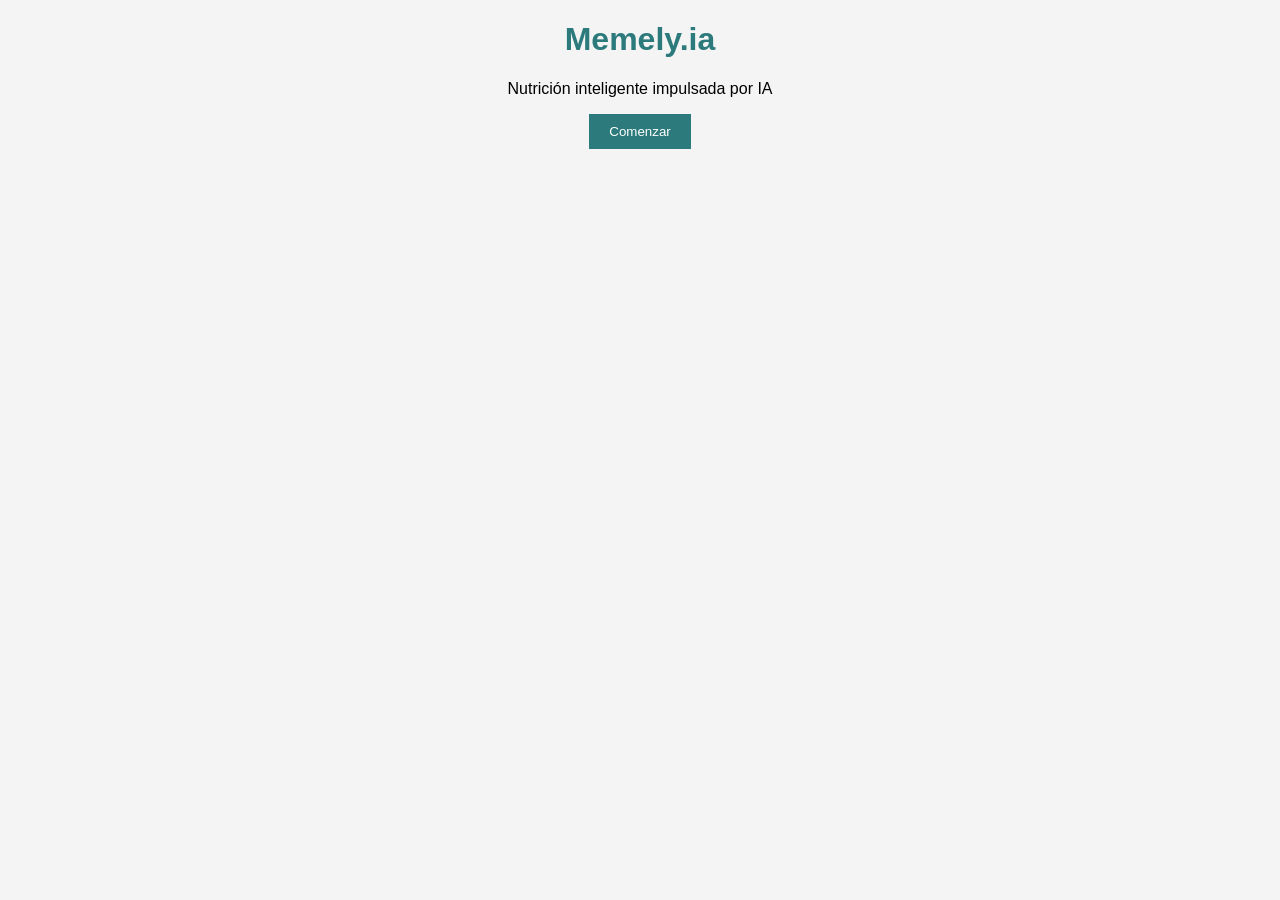
==== index.html @ b75981ef "Memely MVP start" ====
<!DOCTYPE html>
<html>
<head>
<title>Memely.ia</title>
<link rel="stylesheet" href="css/styles.css">
</head>

<body>

<h1>Memely.ia</h1>
<p>Nutrición inteligente impulsada por IA</p>

<a href="registro.html">
<button>Comenzar</button>
</a>

</body>
</html>
---- css/styles.css ----
body{
font-family: Arial;
text-align: center;
background:#f4f4f4;
}

h1{
color:#2c7a7b;
}

button{
padding:10px 20px;
background:#2c7a7b;
color:white;
border:none;
cursor:pointer;
}
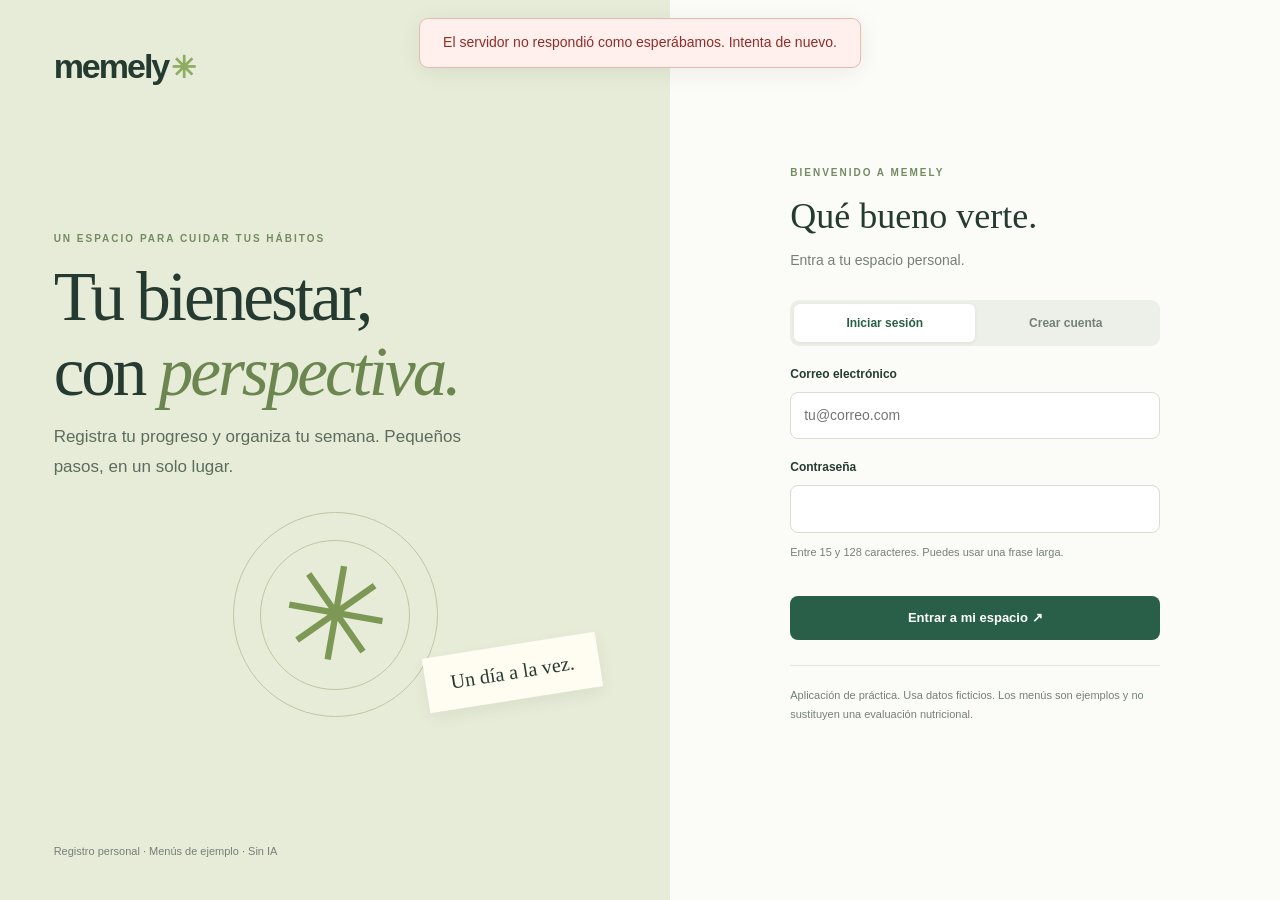
==== commit b8cc8dd1: "Practice with Docker" ====
--- a/index.html
+++ b/index.html
@@ -1,18 +1,40 @@
 <!DOCTYPE html>
-<html>
+<html lang="es">
 <head>
-<title>Memely.ia</title>
-<link rel="stylesheet" href="css/styles.css">
+  <meta charset="utf-8">
+  <meta name="viewport" content="width=device-width, initial-scale=1">
+  <meta name="description" content="Tu espacio para registrar medidas y organizar menús semanales de ejemplo.">
+  <title>Memely · Tu bienestar, con perspectiva</title>
+  <link rel="icon" href="data:,">
+  <link rel="stylesheet" href="/css/styles.css">
+  <script src="/js/app.js" defer></script>
 </head>
-
 <body>
-
-<h1>Memely.ia</h1>
-<p>Nutrición inteligente impulsada por IA</p>
-
-<a href="registro.html">
-<button>Comenzar</button>
-</a>
-
+  <a class="skip-link" href="#main">Saltar al contenido</a>
+  <div id="status" class="status" role="status" aria-live="polite" hidden></div>
+  <section id="loading" class="loading"><span class="brand">memely<span>✳</span></span><p>Preparando tu espacio…</p></section>
+  <section id="welcome" class="welcome" hidden>
+    <div class="welcome-story"><a class="brand" href="/">memely<span>✳</span></a><div><p class="eyebrow">UN ESPACIO PARA CUIDAR TUS HÁBITOS</p><h1>Tu bienestar,<br>con <em>perspectiva.</em></h1><p class="lead">Registra tu progreso y organiza tu semana. Pequeños pasos, en un solo lugar.</p><div class="illustration" aria-hidden="true"><span class="ring ring-one"></span><span class="ring ring-two"></span><span class="illustration-center">✳</span><span class="floating-note">Un día a la vez.</span></div></div><p class="muted">Registro personal · Menús de ejemplo · Sin IA</p></div>
+    <div class="auth-panel"><div class="auth-card"><p class="eyebrow">BIENVENIDO A MEMELY</p><h2 id="auth-title">Qué bueno verte.</h2><p id="auth-description" class="muted">Entra a tu espacio personal.</p><div class="auth-tabs" aria-label="Acceso"><button type="button" data-auth="login" aria-pressed="true">Iniciar sesión</button><button type="button" data-auth="register" aria-pressed="false">Crear cuenta</button></div>
+      <form id="auth-form"><div id="register-name" hidden><label for="auth-name">Tu nombre</label><input id="auth-name" name="nombre" minlength="2" maxlength="100" autocomplete="name"></div><label for="auth-email">Correo electrónico</label><input id="auth-email" type="email" name="email" autocomplete="username" maxlength="254" required placeholder="tu@correo.com"><label for="auth-password">Contraseña</label><input id="auth-password" type="password" name="password" autocomplete="current-password" minlength="15" maxlength="128" required aria-describedby="password-help"><p id="password-help" class="field-help">Entre 15 y 128 caracteres. Puedes usar una frase larga.</p><button type="submit" class="primary full" id="auth-submit">Entrar a mi espacio ↗</button></form>
+      <p class="auth-note">Aplicación de práctica. Usa datos ficticios. Los menús son ejemplos y no sustituyen una evaluación nutricional.</p>
+    </div></div>
+  </section>
+  <div id="application" class="app-shell" hidden>
+    <aside class="sidebar"><a class="brand" href="/">memely<span>✳</span></a><p class="sidebar-caption">TU ESPACIO PERSONAL</p><nav aria-label="Principal"><button type="button" data-view="overview" aria-current="page"><span aria-hidden="true">◫</span> Resumen</button><button type="button" data-view="profile"><span aria-hidden="true">○</span> Mi perfil</button><button type="button" data-view="measurements"><span aria-hidden="true">↗</span> Mis medidas</button><button type="button" data-view="plans"><span aria-hidden="true">▦</span> Menú semanal</button></nav><div class="sidebar-note"><span>✳</span><p>Los hábitos se construyen<br>un día a la vez.</p></div><div class="sidebar-bottom"><span class="avatar" id="avatar">M</span><div><strong id="sidebar-name"></strong><small>Mi cuenta</small></div><button id="logout" type="button" aria-label="Cerrar sesión" title="Cerrar sesión">↪</button></div></aside>
+    <div class="app-content"><header class="topbar"><span id="breadcrumb">Mi espacio / Resumen</span><span class="today" id="today"></span></header>
+      <main id="main" tabindex="-1">
+        <section data-panel="overview"><div class="page-heading"><div><p class="eyebrow">CADA PEQUEÑO PASO CUENTA</p><h1 id="greeting">Hola.</h1><p class="muted">Una mirada a tu semana y a lo que has registrado.</p></div><span class="pill">Tu espacio, a tu ritmo</span></div>
+          <div class="metrics"><article><span class="metric-icon">↗</span><p>Último peso</p><strong id="metric-weight">—</strong><small>Registro personal en kg</small></article><article><span class="metric-icon">↕</span><p>Estatura registrada</p><strong id="metric-height">—</strong><small>Última medición en cm</small></article><article><span class="metric-icon">○</span><p>Edad</p><strong id="metric-age">—</strong><small>Calculada desde tu perfil</small></article><article><span class="metric-icon">▦</span><p>Semanas organizadas</p><strong id="metric-plans">0</strong><small>Planes de ejemplo guardados</small></article></div>
+          <div class="overview-grid"><article class="card next-step"><p class="eyebrow">TU SIGUIENTE PASO</p><h2 id="next-title">Un buen comienzo.</h2><p id="next-description"></p><button class="primary" id="next-action" type="button">Completar perfil ↗</button><span class="decorative" aria-hidden="true">✳</span></article><article class="card"><div class="card-heading"><h2>Tu última semana</h2><span class="pill subtle">MENÚ DE EJEMPLO</span></div><div id="latest-summary" class="summary-empty">Todavía no has creado un menú.</div><button class="text-button" type="button" data-view="plans">Ir a mis menús →</button></article></div>
+          <div class="info-strip"><span aria-hidden="true">ⓘ</span><p>Memely te ayuda a organizar y registrar. No calcula dietas, diagnósticos ni objetivos de peso.</p></div>
+        </section>
+        <section data-panel="profile" hidden><div class="page-heading"><div><p class="eyebrow">TUS DATOS, BIEN ORGANIZADOS</p><h1>Mi perfil</h1><p class="muted">Actualiza tu información y tus preferencias de menú.</p></div></div><div class="form-layout"><article class="card"><form id="profile-form"><div class="form-grid"><div><label for="birth-date">Fecha de nacimiento</label><input id="birth-date" name="fecha_nacimiento" type="date" min="1900-01-01" required></div><div><label for="sex">Sexo registrado <span class="optional">opcional</span></label><select id="sex" name="sexo_registrado"><option value="no_indicado">Prefiero no indicarlo</option><option value="femenino">Femenino</option><option value="masculino">Masculino</option><option value="intersexual">Intersexual</option></select></div><div><label for="activity">Actividad física</label><select id="activity" name="actividad"><option value="baja">Baja</option><option value="media">Media</option><option value="alta">Alta</option></select></div><div><label for="preference">Preferencia de menú</label><select id="preference" name="preferencia"><option value="balanced">Variado</option><option value="vegetarian">Vegetariano</option></select></div></div><p class="field-help">El menú vegetariano incluye huevo y lácteos. Las medidas se registran por separado para conservar su historial.</p><button class="primary" type="submit">Guardar perfil</button></form></article><aside class="card quiet-card"><span class="large-symbol">○</span><h2>Un perfil que evoluciona contigo.</h2><p>Tu edad se calcula a partir de tu fecha de nacimiento. No necesitas actualizarla cada año.</p><p>La fecha de nacimiento y el sexo no se usan para generar recomendaciones médicas.</p></aside></div></section>
+        <section data-panel="measurements" hidden><div class="page-heading"><div><p class="eyebrow">HISTORIAL, SIN JUICIOS</p><h1>Mis medidas</h1><p class="muted">Cada registro conserva su fecha. Los anteriores permanecen en tu historial.</p></div></div><article class="card"><h2>Agregar una medición</h2><form id="measurement-form" class="inline-form"><div><label for="weight">Peso (kg)</label><input id="weight" name="peso_kg" type="number" step="0.01" min="0.01" max="9999.99" placeholder="Ej. 68.50" required></div><div><label for="height">Estatura (cm)</label><input id="height" name="estatura_cm" type="number" step="0.01" min="0.01" max="999.99" placeholder="Ej. 172.00" required></div><button class="primary" type="submit">Guardar medición +</button></form></article><article class="card history-card"><div class="card-heading"><h2>Tu historial</h2><span class="pill subtle" id="measurement-count">0 registros</span></div><div class="table-scroll"><table><caption class="sr-only">Historial de peso y estatura</caption><thead><tr><th>Fecha de registro</th><th>Peso (kg)</th><th>Estatura (cm)</th><th><span class="sr-only">Acciones</span></th></tr></thead><tbody id="measurement-rows"></tbody></table></div><p id="measurement-empty" class="summary-empty">Tu primera medición aparecerá aquí.</p><div class="pagination"><button type="button" id="measure-prev" class="secondary">← Anterior</button><span id="measure-page"></span><button type="button" id="measure-next" class="secondary">Siguiente →</button></div></article></section>
+        <section data-panel="plans" hidden><div class="page-heading"><div><p class="eyebrow">UN POCO DE ORDEN PARA TU SEMANA</p><h1>Menú semanal</h1><p class="muted">Crea ideas de comidas y marca las que hayas realizado.</p></div></div><article class="card"><form id="plan-form" class="inline-form"><div><label for="plan-name">Nombre del plan</label><input id="plan-name" name="nombre" minlength="2" maxlength="100" value="Mi semana" required></div><div><label for="plan-start">Lunes de inicio</label><input id="plan-start" name="fecha_inicio" type="date" required></div><button class="primary" type="submit">Crear menú ↗</button></form><p id="plan-requirement" class="field-help"></p></article><div class="plan-layout"><aside class="card plan-history"><h2>Mis semanas</h2><div id="plan-list"></div><div class="pagination"><button type="button" id="plans-prev" class="secondary" aria-label="Planes anteriores">←</button><span id="plans-page"></span><button type="button" id="plans-next" class="secondary" aria-label="Planes siguientes">→</button></div></aside><div><div id="plan-detail-heading" class="detail-heading"></div><div id="plan-days" class="days"><div class="empty-state"><span>▦</span><h2>Tu semana empieza aquí.</h2><p>Completa tu perfil y crea tu primer menú.</p></div></div></div></div><p class="disclaimer">Menús de ejemplo sin porciones ni evaluación nutricional. No se adaptan a alergias, condiciones de salud, peso o estatura. La opción vegetariana incluye huevo y lácteos.</p></section>
+      </main><footer>Memely · Un día a la vez.<span>PROYECTO DE PRÁCTICA · SIN IA</span></footer>
+    </div>
+  </div>
+  <noscript>Activa JavaScript para usar los formularios de Memely.</noscript>
 </body>
-</html>+</html>
--- a/css/styles.css
+++ b/css/styles.css
@@ -1,17 +1,4 @@
-body{
-font-family: Arial;
-text-align: center;
-background:#f4f4f4;
-}
 
-h1{
-color:#2c7a7b;
-}
-
-button{
-padding:10px 20px;
-background:#2c7a7b;
-color:white;
-border:none;
-cursor:pointer;
-}+:root{--ink:#253b32;--green:#295f48;--lime:#ddecba;--paper:#f5f6f0;--muted:#748078;--line:#e3e7df;--white:#fff;--danger:#9b3733}*{box-sizing:border-box}[hidden]{display:none!important}body{margin:0;font-family:Arial,Helvetica,sans-serif;background:var(--paper);color:var(--ink);font-size:14px;line-height:1.55}button,input,select{font:inherit}button,a,input,select{-webkit-tap-highlight-color:transparent}button{cursor:pointer}button:disabled{opacity:.55;cursor:wait}a{color:inherit;text-decoration:none}button:focus-visible,a:focus-visible,input:focus-visible,select:focus-visible{outline:3px solid #85a65e;outline-offset:3px}input,select{width:100%;border:1px solid #d6ddd2;border-radius:8px;padding:12px 13px;background:#fff;color:var(--ink);min-height:46px}label{display:block;font-size:12px;font-weight:600;margin:19px 0 8px}h1,h2,h3,p{margin-top:0}h1,h2,h3{line-height:1.2}h1,h2{font-family:Georgia,serif;font-weight:400}h1{font-size:43px;letter-spacing:-1.6px;margin-bottom:12px}h2{font-size:24px;margin-bottom:20px}h3{font-size:16px}.muted{color:var(--muted)}.eyebrow{font-size:10px;letter-spacing:2px;font-weight:700;color:#748b61;margin-bottom:14px}.brand{font-size:34px;font-weight:800;letter-spacing:-2px;display:inline-block}.brand span{font-size:30px;color:#8fac63;margin-left:3px}.primary,.secondary{border:0;border-radius:8px;padding:12px 20px;font-weight:600;font-size:13px;min-height:44px}.primary{background:var(--green);color:#fff}.primary:hover{background:#204a39}.secondary{background:#edf1e8;color:var(--ink)}.full{width:100%;margin-top:24px}.text-button{border:0;background:transparent;color:var(--green);padding:10px 0;font-weight:600;font-size:12px}.danger-button{color:var(--danger);border:0;background:transparent;padding:8px;font-size:12px}.field-help,.auth-note{font-size:11px;color:var(--muted);line-height:1.7;margin-top:10px}.status{position:fixed;top:18px;left:50%;transform:translateX(-50%);z-index:10;background:#edf5e7;color:#244431;border:1px solid #c5d5b9;border-radius:9px;padding:13px 23px;box-shadow:0 4px 25px #0001;max-width:calc(100% - 30px);width:max-content;white-space:normal}.status.error{background:#fff0ed;color:#912d27;border-color:#e6b9ad}.skip-link{position:fixed;top:-100px;z-index:20;padding:12px;background:#fff}.skip-link:focus{top:0}.sr-only{position:absolute;width:1px;height:1px;padding:0;margin:-1px;overflow:hidden;clip:rect(0,0,0,0);white-space:nowrap;border:0}.loading{min-height:100vh;display:grid;place-content:center;text-align:center}.loading p{color:var(--muted)}.welcome{min-height:100vh;display:grid;grid-template-columns:1.1fr 1fr}.welcome-story{background:#e7ecd9;padding:40px 8%;display:flex;flex-direction:column;justify-content:space-between;min-height:100vh;overflow:hidden}.welcome-story>div{padding-top:50px}.welcome-story h1{font-size:clamp(45px,5.4vw,76px);line-height:1.08;letter-spacing:-3px}.welcome-story h1 em{color:#6c8650}.lead{font-size:17px;max-width:410px;color:#5c6c5d;line-height:1.8}.welcome-story>.muted{font-size:11px;margin:25px 0 0}.illustration{height:230px;position:relative;display:grid;place-items:center}.ring{position:absolute;border:1px solid #bac9a3;border-radius:50%;width:205px;height:205px}.ring-two{width:150px;height:150px}.illustration-center{font-size:130px;color:#7d9855;line-height:1;transform:rotate(10deg)}.floating-note{position:absolute;right:3%;bottom:30px;background:#fffdf1;padding:12px 25px;font-family:Georgia,serif;font-size:20px;transform:rotate(-9deg);box-shadow:0 6px 15px #35432e12}.auth-panel{display:grid;place-items:center;padding:45px 30px;background:#fbfcf8}.auth-card{width:100%;max-width:370px}.auth-card h2{font-size:36px;margin-bottom:12px}.auth-tabs{display:flex;background:#edf0e8;border-radius:9px;padding:4px;margin:28px 0 10px}.auth-tabs button{width:50%;border:0;background:none;padding:10px;border-radius:6px;color:var(--muted);font-weight:600;font-size:12px}.auth-tabs button[aria-pressed=true]{background:#fff;color:var(--green);box-shadow:0 1px 5px #0001}.auth-note{margin-top:25px;border-top:1px solid var(--line);padding-top:20px}.app-shell{display:grid;grid-template-columns:236px minmax(0,1fr);min-height:100vh}.sidebar{background:#fff;border-right:1px solid var(--line);padding:30px 22px;display:flex;flex-direction:column;position:sticky;top:0;height:100vh}.sidebar .brand{margin:0 14px}.sidebar-caption{font-size:9px;letter-spacing:1.6px;color:#9ca598;margin:49px 14px 18px}.sidebar nav{display:grid;gap:8px}.sidebar nav button{display:flex;gap:13px;align-items:center;border:0;padding:13px 17px;border-radius:8px;text-align:left;color:#7d877f;background:none;font-size:13px}.sidebar nav button span{font-size:20px;line-height:1}.sidebar nav button[aria-current=page]{color:var(--green);background:#edf3e5;font-weight:600}.sidebar-note{margin-top:auto;padding:30px 16px 15px;color:#8a9880;font-size:11px}.sidebar-note>span{font-size:38px;color:#a4b982}.sidebar-bottom{display:flex;align-items:center;gap:10px;border-top:1px solid var(--line);padding-top:20px;margin-top:18px}.avatar{display:grid;place-items:center;width:35px;height:35px;background:#e5edda;border-radius:50%;font-family:Georgia,serif;font-size:17px;flex-shrink:0}.sidebar-bottom>div{min-width:0}.sidebar-bottom strong{font-size:12px;display:block;white-space:nowrap;overflow:hidden;text-overflow:ellipsis;max-width:100px}.sidebar-bottom small{font-size:10px;color:var(--muted)}#logout{margin-left:auto;background:none;border:0;color:var(--muted);font-size:23px}.app-content{min-width:0}.topbar{display:flex;align-items:center;justify-content:space-between;height:83px;border-bottom:1px solid var(--line);padding:0 45px;font-size:11px;color:var(--muted);gap:20px}.today{text-transform:capitalize}main{padding:40px 45px 60px;max-width:1400px;margin:auto;min-height:calc(100vh - 145px)}.page-heading{display:flex;align-items:center;justify-content:space-between;gap:20px;margin-bottom:30px}.page-heading .muted{font-size:13px;margin-bottom:0}.pill{display:inline-flex;background:#e8eedf;color:#6b8056;border-radius:30px;padding:7px 12px;font-size:10px;white-space:nowrap}.subtle{background:#f0f3eb;font-size:9px;letter-spacing:.7px}.metrics{display:grid;grid-template-columns:repeat(4,minmax(0,1fr));gap:17px;margin-bottom:25px}.metrics article{background:#fff;border:1px solid var(--line);border-radius:12px;padding:20px;position:relative}.metric-icon{position:absolute;right:17px;top:18px;color:#8fa877;font-size:20px}.metrics p{font-size:11px;color:var(--muted);margin-bottom:18px;padding-right:18px}.metrics strong{font-family:Georgia,serif;font-size:32px;font-weight:400;display:block;line-height:1}.metrics small{font-size:9px;color:#99a194;display:block;margin-top:14px}.overview-grid{display:grid;grid-template-columns:1fr 1fr;gap:22px}.card{background:#fff;border:1px solid var(--line);border-radius:12px;padding:27px}.card-heading{display:flex;align-items:center;justify-content:space-between;gap:12px;margin-bottom:22px}.card-heading h2{font-size:21px;margin:0}.next-step{background:#e9efdf;position:relative;overflow:hidden;min-height:270px}.next-step h2{font-size:30px;max-width:260px}.next-step>p:not(.eyebrow){font-size:13px;color:#65775c;max-width:270px}.next-step .primary{position:relative;z-index:1;margin-top:12px}.decorative{position:absolute;font-size:150px;right:-20px;bottom:-35px;color:#c7d6b1;line-height:1}.summary-empty{color:var(--muted);font-size:13px;padding:25px 0}.latest-name{font-family:Georgia,serif;font-size:26px;margin:10px 0}.latest-dates{font-size:12px;color:var(--muted)}.progress-track{height:7px;width:100%;border-radius:5px;background:#edf1e6;margin:20px 0 7px;overflow:hidden}.progress-track progress{width:100%;height:7px;display:block;border:none}.progress-track progress::-webkit-progress-bar{background:#edf1e6}.progress-track progress::-webkit-progress-value{background:#92ab69}.progress-track progress::-moz-progress-bar{background:#92ab69}.info-strip{display:flex;align-items:center;gap:12px;color:var(--muted);font-size:11px;border:1px solid var(--line);border-radius:9px;padding:15px 20px;margin-top:25px}.info-strip p{margin:0}.info-strip>span{font-size:19px}.form-layout{display:grid;grid-template-columns:1.6fr 1fr;gap:25px;align-items:start}.form-grid{display:grid;grid-template-columns:1fr 1fr;gap:0 25px}.form-grid label{margin-top:0}.form-grid>div{margin-bottom:25px}.optional{font-weight:400;color:var(--muted);font-size:10px}.quiet-card{background:#ecf0e4;border-color:#e1e7d7}.quiet-card h2{font-size:29px}.quiet-card p{font-size:13px;color:#728066}.large-symbol{font-size:55px;color:#94aa73;display:block;margin-bottom:10px}.inline-form{display:flex;gap:20px;align-items:flex-end}.inline-form>div{flex:1;min-width:0}.inline-form label{margin-top:0}.inline-form button{flex-shrink:0}.history-card{margin-top:25px}.table-scroll{overflow-x:auto}table{width:100%;border-collapse:collapse;text-align:left;white-space:nowrap}th{font-size:10px;letter-spacing:.5px;text-transform:uppercase;color:#8b9586;font-weight:500;padding:12px 10px;background:#f7f9f3}td{padding:16px 10px;border-bottom:1px solid var(--line);font-size:12px}td:last-child{text-align:right}.pagination{display:flex;justify-content:space-between;align-items:center;gap:10px;margin-top:20px;font-size:11px;color:var(--muted)}.pagination .secondary{min-height:32px;padding:7px 11px;font-size:10px}.plan-layout{display:grid;grid-template-columns:215px minmax(0,1fr);gap:22px;margin-top:25px;align-items:start}.plan-history{padding:20px}.plan-history h2{font-size:21px}.plan-choice{width:100%;display:block;text-align:left;padding:12px;border:1px solid transparent;background:none;border-radius:8px;margin:5px 0;color:var(--ink)}.plan-choice strong{display:block;font-size:12px;font-weight:600;overflow-wrap:anywhere}.plan-choice small{display:block;font-size:10px;margin-top:5px;color:var(--muted)}.plan-choice[aria-pressed=true]{border-color:#d7e3c7;background:#f0f5e9}.detail-heading{display:flex;justify-content:space-between;align-items:center;gap:15px;margin:0 0 15px}.detail-heading h2{font-size:23px;margin:0;overflow-wrap:anywhere}.days{display:grid;grid-template-columns:repeat(2,minmax(0,1fr));gap:15px}.day{background:#fff;border:1px solid var(--line);border-radius:10px;padding:20px}.day-heading{display:flex;justify-content:space-between;gap:10px;align-items:baseline;border-bottom:1px solid var(--line);margin-bottom:15px;padding-bottom:10px}.day-heading h3{font-family:Georgia,serif;font-size:22px;font-weight:400;margin:0}.day-heading small{font-size:10px;color:var(--muted)}.meal{display:flex;align-items:flex-start;gap:9px;margin:15px 0}.meal input{width:16px;min-height:16px;height:16px;flex-shrink:0;margin:3px 0;accent-color:var(--green)}.meal-label{margin:0;font-weight:400;cursor:pointer}.meal-label span{display:block;font-size:9px;letter-spacing:1.2px;text-transform:uppercase;color:#8d9d77;margin-bottom:4px}.meal-label strong{font-size:12px;font-weight:400;line-height:1.5;display:block}.meal input:checked+label strong{text-decoration:line-through;color:#95a08d}.empty-state{grid-column:1/-1;border:1px dashed #cbd5bf;border-radius:12px;padding:70px 20px;text-align:center;color:var(--muted)}.empty-state>span{font-size:40px;color:#a4b988}.empty-state h2{color:var(--ink);margin:15px 0;font-size:27px}.empty-state p{font-size:12px}.disclaimer{font-size:11px;color:var(--muted);border-top:1px solid var(--line);padding-top:18px;margin-top:25px}footer{border-top:1px solid var(--line);margin:0 45px;padding:20px 0;display:flex;justify-content:space-between;font-size:10px;color:#929c8c}footer span{font-size:8px;letter-spacing:1.5px}
+@media(min-width:1600px){.app-shell{grid-template-columns:260px minmax(0,1fr)}main{padding-top:55px}}@media(max-width:1100px){.app-shell{grid-template-columns:200px minmax(0,1fr)}.sidebar{padding:25px 12px}main{padding:30px 25px}.topbar{padding-inline:25px}.metrics{gap:10px}.metrics article{padding:16px}.form-layout{grid-template-columns:1fr}.quiet-card{display:none}.overview-grid{grid-template-columns:1fr 1fr}.plan-layout{grid-template-columns:175px minmax(0,1fr)}.days{grid-template-columns:1fr}.inline-form{flex-wrap:wrap}.inline-form>div{flex:1 1 140px}.inline-form button{flex:1 0 auto}.page-heading>.pill{display:none}footer{margin-inline:25px}}@media(max-width:760px){.welcome{grid-template-columns:1fr}.welcome-story{min-height:auto;padding:25px}.welcome-story>div{padding-top:25px}.welcome-story h1{font-size:45px}.welcome-story .illustration,.welcome-story>.muted{display:none}.lead{font-size:14px;max-width:none}.auth-panel{padding:35px 25px}.app-shell{display:block}.sidebar{position:static;height:auto;padding:17px 20px;border-right:0;border-bottom:1px solid var(--line);display:grid;grid-template-columns:1fr auto;gap:18px}.sidebar .brand{font-size:28px;margin:0}.sidebar .brand span{font-size:25px}.sidebar-caption,.sidebar-note{display:none}.sidebar nav{display:flex;grid-column:1/-1;order:3;gap:5px;justify-content:space-between}.sidebar nav button{font-size:10px;padding:9px 10px;gap:5px}.sidebar nav button span{font-size:16px}.sidebar-bottom{margin:0;padding:0;border:0}.sidebar-bottom small{display:none}.sidebar-bottom strong{max-width:110px}.avatar{width:29px;height:29px;font-size:14px}.topbar{height:49px;padding-inline:20px;font-size:10px}main{padding:28px 20px 45px}.page-heading{margin-bottom:23px}h1{font-size:34px}.metrics{grid-template-columns:repeat(2,minmax(0,1fr));gap:12px}.metrics article{padding:18px}.overview-grid{grid-template-columns:1fr}.card{padding:22px}.next-step{min-height:240px}.form-grid{grid-template-columns:1fr}.plan-layout{grid-template-columns:1fr}.plan-history{padding:18px}#plan-list{display:flex;overflow-x:auto;gap:8px}.plan-choice{min-width:150px;width:auto}.plan-history .pagination{margin-top:8px}.days{grid-template-columns:1fr 1fr}.day{padding:15px}.day-heading h3{font-size:20px}.day-heading small{font-size:9px}.card-heading{flex-wrap:wrap}footer{margin-inline:20px;gap:15px;flex-wrap:wrap}.today{font-size:9px}.status{font-size:12px;top:8px}}@media(max-width:430px){.days{grid-template-columns:1fr}.sidebar nav button{padding:9px 6px}.sidebar nav button span{display:none}.sidebar-bottom strong{max-width:85px}.inline-form{gap:14px}.inline-form>div{flex-basis:100%}.metrics strong{font-size:29px}}
+.skip-link:not(:focus){clip-path:inset(50%);width:1px;height:1px;overflow:hidden;padding:0}
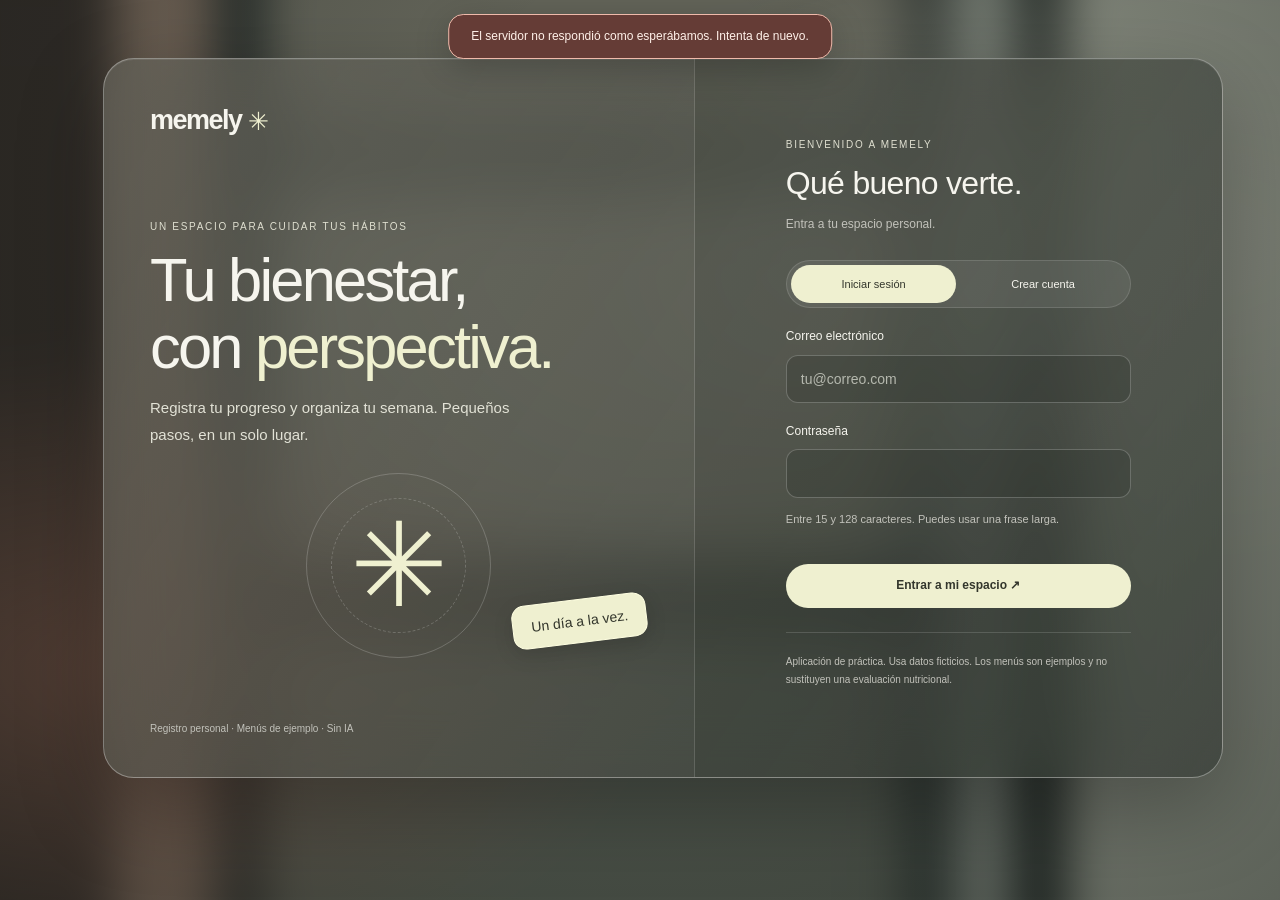
==== commit 2a6a802b: "New update on design" ====
--- a/index.html
+++ b/index.html
@@ -4,7 +4,7 @@
   <meta charset="utf-8">
   <meta name="viewport" content="width=device-width, initial-scale=1">
   <meta name="description" content="Tu espacio para registrar medidas y organizar menús semanales de ejemplo.">
-  <title>Memely · Tu bienestar, con perspectiva</title>
+  <title>Memely · Tu espacio, a tu ritmo</title>
   <link rel="icon" href="data:,">
   <link rel="stylesheet" href="/css/styles.css">
   <script src="/js/app.js" defer></script>
@@ -21,18 +21,55 @@
     </div></div>
   </section>
   <div id="application" class="app-shell" hidden>
-    <aside class="sidebar"><a class="brand" href="/">memely<span>✳</span></a><p class="sidebar-caption">TU ESPACIO PERSONAL</p><nav aria-label="Principal"><button type="button" data-view="overview" aria-current="page"><span aria-hidden="true">◫</span> Resumen</button><button type="button" data-view="profile"><span aria-hidden="true">○</span> Mi perfil</button><button type="button" data-view="measurements"><span aria-hidden="true">↗</span> Mis medidas</button><button type="button" data-view="plans"><span aria-hidden="true">▦</span> Menú semanal</button></nav><div class="sidebar-note"><span>✳</span><p>Los hábitos se construyen<br>un día a la vez.</p></div><div class="sidebar-bottom"><span class="avatar" id="avatar">M</span><div><strong id="sidebar-name"></strong><small>Mi cuenta</small></div><button id="logout" type="button" aria-label="Cerrar sesión" title="Cerrar sesión">↪</button></div></aside>
-    <div class="app-content"><header class="topbar"><span id="breadcrumb">Mi espacio / Resumen</span><span class="today" id="today"></span></header>
+    <aside class="sidebar" aria-label="Accesos rápidos"><nav class="rail-nav" aria-label="Accesos rápidos"><button type="button" data-view="overview" aria-label="Ir a resumen" title="Resumen" aria-current="page"><svg viewBox="0 0 24 24" aria-hidden="true"><rect x="3" y="3" width="7" height="7" rx="2"/><rect x="14" y="3" width="7" height="7" rx="2"/><rect x="3" y="14" width="7" height="7" rx="2"/><rect x="14" y="14" width="7" height="7" rx="2"/></svg></button><button type="button" data-view="profile" aria-label="Ir a perfil" title="Perfil"><svg viewBox="0 0 24 24" aria-hidden="true"><circle cx="12" cy="8" r="4"/><path d="M4 21v-2a8 8 0 0 1 16 0v2"/></svg></button><button type="button" data-view="measurements" aria-label="Ir a medidas" title="Medidas"><svg viewBox="0 0 24 24" aria-hidden="true"><path d="M3 17l6-6 4 3 8-10M15 4h6v6"/><path d="M3 22h18"/></svg></button><button type="button" data-view="plans" aria-label="Ir a menú semanal" title="Menú semanal"><svg viewBox="0 0 24 24" aria-hidden="true"><rect x="3" y="5" width="18" height="16" rx="3"/><path d="M3 10h18M8 2v6M16 2v6M7 14h3M14 14h3M7 18h3"/></svg></button></nav></aside>
+    <div class="app-content"><header class="topbar">
+        <a class="header-identity" href="/" aria-label="Memely, inicio"><span class="brand">memely<span>✳</span></span><span class="brand-caption">UN DÍA A LA VEZ</span></a>
+        <nav class="top-tabs" aria-label="Principal">
+          <button type="button" data-view="overview" aria-current="page">Resumen</button>
+          <button type="button" data-view="profile">Mi perfil</button>
+          <button type="button" data-view="measurements">Mis medidas</button>
+          <button type="button" data-view="plans">Menú semanal</button>
+        </nav>
+        <div class="sidebar-bottom"><span class="avatar" id="avatar">M</span><div><strong id="sidebar-name"></strong><small>Tu espacio personal</small></div><button id="logout" type="button" aria-label="Cerrar sesión" title="Cerrar sesión">↪</button></div>
+      </header>
       <main id="main" tabindex="-1">
-        <section data-panel="overview"><div class="page-heading"><div><p class="eyebrow">CADA PEQUEÑO PASO CUENTA</p><h1 id="greeting">Hola.</h1><p class="muted">Una mirada a tu semana y a lo que has registrado.</p></div><span class="pill">Tu espacio, a tu ritmo</span></div>
-          <div class="metrics"><article><span class="metric-icon">↗</span><p>Último peso</p><strong id="metric-weight">—</strong><small>Registro personal en kg</small></article><article><span class="metric-icon">↕</span><p>Estatura registrada</p><strong id="metric-height">—</strong><small>Última medición en cm</small></article><article><span class="metric-icon">○</span><p>Edad</p><strong id="metric-age">—</strong><small>Calculada desde tu perfil</small></article><article><span class="metric-icon">▦</span><p>Semanas organizadas</p><strong id="metric-plans">0</strong><small>Planes de ejemplo guardados</small></article></div>
-          <div class="overview-grid"><article class="card next-step"><p class="eyebrow">TU SIGUIENTE PASO</p><h2 id="next-title">Un buen comienzo.</h2><p id="next-description"></p><button class="primary" id="next-action" type="button">Completar perfil ↗</button><span class="decorative" aria-hidden="true">✳</span></article><article class="card"><div class="card-heading"><h2>Tu última semana</h2><span class="pill subtle">MENÚ DE EJEMPLO</span></div><div id="latest-summary" class="summary-empty">Todavía no has creado un menú.</div><button class="text-button" type="button" data-view="plans">Ir a mis menús →</button></article></div>
-          <div class="info-strip"><span aria-hidden="true">ⓘ</span><p>Memely te ayuda a organizar y registrar. No calcula dietas, diagnósticos ni objetivos de peso.</p></div>
+        <div class="workspace-meta"><span id="breadcrumb">Mi espacio / Resumen</span><span class="today"><span class="live-dot" aria-hidden="true"></span><span id="today"></span></span></div>
+        <section data-panel="overview">
+          <div class="overview-top">
+            <div class="page-heading"><div><p class="eyebrow">BIENESTAR CON PERSPECTIVA</p><h1 id="greeting">Hola.</h1><p class="muted">Un espacio para ti.<br>Una semana a tu ritmo.</p></div></div>
+            <div class="metrics">
+              <article><span class="metric-icon" aria-hidden="true">↗</span><p>Último peso</p><strong id="metric-weight">—</strong><small>Kilogramos registrados</small></article>
+              <article><span class="metric-icon" aria-hidden="true">↕</span><p>Estatura</p><strong id="metric-height">—</strong><small>Centímetros registrados</small></article>
+              <article><span class="metric-icon" aria-hidden="true">○</span><p>Edad</p><strong id="metric-age">—</strong><small>Años, desde tu perfil</small></article>
+              <article><span class="metric-icon" aria-hidden="true">▦</span><p>Mis semanas</p><strong id="metric-plans">0</strong><small>Menús de ejemplo</small></article>
+            </div>
+          </div>
+          <div class="overview-grid">
+            <article class="card weekly-card">
+              <div class="card-heading"><div><p class="eyebrow">PEQUEÑOS HÁBITOS, CADA DÍA</p><h2>Una semana,<br>más tuya.</h2></div><span class="round-mark" aria-hidden="true">✳</span></div>
+              <div class="week-focus">
+                <div class="completion-ring">
+                  <svg id="week-ring-chart" viewBox="0 0 128 128" role="img" aria-label="Seguimiento semanal: sin menú">
+                    <circle class="ring-track" cx="64" cy="64" r="53"/>
+                    <circle id="week-ring-fill" class="ring-fill" cx="64" cy="64" r="53" pathLength="100" stroke-dasharray="0 100" stroke-opacity="0"/>
+                  </svg>
+                  <div class="ring-value" aria-hidden="true"><strong id="week-percent">—</strong><span>de tu menú</span></div>
+                </div>
+                <div><h3 id="week-focus-title">Tu próxima semana.</h3><p id="week-focus-description">Organiza tus comidas y consulta tu seguimiento en un solo lugar.</p></div>
+              </div>
+              <div id="week-strip" class="week-strip" aria-label="Seguimiento por día"></div>
+              <p id="week-caption" class="week-caption">Crea un menú para empezar tu seguimiento.</p>
+              <button class="text-button" type="button" data-view="plans">Explorar mi semana ↗</button>
+            </article>
+            <article class="card next-step"><p class="eyebrow">TU SIGUIENTE PASO</p><h2 id="next-title">Un buen comienzo.</h2><p id="next-description"></p><button class="primary" id="next-action" type="button">Completar perfil ↗</button><span class="decorative" aria-hidden="true">✳</span></article>
+            <article class="card latest-card"><div class="card-heading"><h2>Tu último menú</h2><span class="pill subtle">GUARDADO PARA TI</span></div><div id="latest-summary" class="summary-empty">Todavía no has creado un menú.</div><button class="text-button" type="button" data-view="plans">Ver mis menús →</button></article>
+          </div>
+          <div class="info-strip"><span aria-hidden="true">ⓘ</span><p>Tu registro personal y tus ideas de comidas, en un mismo lugar. Los menús son ejemplos, no dietas personalizadas.</p></div>
         </section>
         <section data-panel="profile" hidden><div class="page-heading"><div><p class="eyebrow">TUS DATOS, BIEN ORGANIZADOS</p><h1>Mi perfil</h1><p class="muted">Actualiza tu información y tus preferencias de menú.</p></div></div><div class="form-layout"><article class="card"><form id="profile-form"><div class="form-grid"><div><label for="birth-date">Fecha de nacimiento</label><input id="birth-date" name="fecha_nacimiento" type="date" min="1900-01-01" required></div><div><label for="sex">Sexo registrado <span class="optional">opcional</span></label><select id="sex" name="sexo_registrado"><option value="no_indicado">Prefiero no indicarlo</option><option value="femenino">Femenino</option><option value="masculino">Masculino</option><option value="intersexual">Intersexual</option></select></div><div><label for="activity">Actividad física</label><select id="activity" name="actividad"><option value="baja">Baja</option><option value="media">Media</option><option value="alta">Alta</option></select></div><div><label for="preference">Preferencia de menú</label><select id="preference" name="preferencia"><option value="balanced">Variado</option><option value="vegetarian">Vegetariano</option></select></div></div><p class="field-help">El menú vegetariano incluye huevo y lácteos. Las medidas se registran por separado para conservar su historial.</p><button class="primary" type="submit">Guardar perfil</button></form></article><aside class="card quiet-card"><span class="large-symbol">○</span><h2>Un perfil que evoluciona contigo.</h2><p>Tu edad se calcula a partir de tu fecha de nacimiento. No necesitas actualizarla cada año.</p><p>La fecha de nacimiento y el sexo no se usan para generar recomendaciones médicas.</p></aside></div></section>
         <section data-panel="measurements" hidden><div class="page-heading"><div><p class="eyebrow">HISTORIAL, SIN JUICIOS</p><h1>Mis medidas</h1><p class="muted">Cada registro conserva su fecha. Los anteriores permanecen en tu historial.</p></div></div><article class="card"><h2>Agregar una medición</h2><form id="measurement-form" class="inline-form"><div><label for="weight">Peso (kg)</label><input id="weight" name="peso_kg" type="number" step="0.01" min="0.01" max="9999.99" placeholder="Ej. 68.50" required></div><div><label for="height">Estatura (cm)</label><input id="height" name="estatura_cm" type="number" step="0.01" min="0.01" max="999.99" placeholder="Ej. 172.00" required></div><button class="primary" type="submit">Guardar medición +</button></form></article><article class="card history-card"><div class="card-heading"><h2>Tu historial</h2><span class="pill subtle" id="measurement-count">0 registros</span></div><div class="table-scroll"><table><caption class="sr-only">Historial de peso y estatura</caption><thead><tr><th>Fecha de registro</th><th>Peso (kg)</th><th>Estatura (cm)</th><th><span class="sr-only">Acciones</span></th></tr></thead><tbody id="measurement-rows"></tbody></table></div><p id="measurement-empty" class="summary-empty">Tu primera medición aparecerá aquí.</p><div class="pagination"><button type="button" id="measure-prev" class="secondary">← Anterior</button><span id="measure-page"></span><button type="button" id="measure-next" class="secondary">Siguiente →</button></div></article></section>
         <section data-panel="plans" hidden><div class="page-heading"><div><p class="eyebrow">UN POCO DE ORDEN PARA TU SEMANA</p><h1>Menú semanal</h1><p class="muted">Crea ideas de comidas y marca las que hayas realizado.</p></div></div><article class="card"><form id="plan-form" class="inline-form"><div><label for="plan-name">Nombre del plan</label><input id="plan-name" name="nombre" minlength="2" maxlength="100" value="Mi semana" required></div><div><label for="plan-start">Lunes de inicio</label><input id="plan-start" name="fecha_inicio" type="date" required></div><button class="primary" type="submit">Crear menú ↗</button></form><p id="plan-requirement" class="field-help"></p></article><div class="plan-layout"><aside class="card plan-history"><h2>Mis semanas</h2><div id="plan-list"></div><div class="pagination"><button type="button" id="plans-prev" class="secondary" aria-label="Planes anteriores">←</button><span id="plans-page"></span><button type="button" id="plans-next" class="secondary" aria-label="Planes siguientes">→</button></div></aside><div><div id="plan-detail-heading" class="detail-heading"></div><div id="plan-days" class="days"><div class="empty-state"><span>▦</span><h2>Tu semana empieza aquí.</h2><p>Completa tu perfil y crea tu primer menú.</p></div></div></div></div><p class="disclaimer">Menús de ejemplo sin porciones ni evaluación nutricional. No se adaptan a alergias, condiciones de salud, peso o estatura. La opción vegetariana incluye huevo y lácteos.</p></section>
-      </main><footer>Memely · Un día a la vez.<span>PROYECTO DE PRÁCTICA · SIN IA</span></footer>
+      </main><footer>Memely · Un día a la vez.<span>MEMELY · TU ESPACIO PERSONAL</span></footer>
     </div>
   </div>
   <noscript>Activa JavaScript para usar los formularios de Memely.</noscript>
--- a/css/styles.css
+++ b/css/styles.css
@@ -1,4 +1,417 @@
-
-:root{--ink:#253b32;--green:#295f48;--lime:#ddecba;--paper:#f5f6f0;--muted:#748078;--line:#e3e7df;--white:#fff;--danger:#9b3733}*{box-sizing:border-box}[hidden]{display:none!important}body{margin:0;font-family:Arial,Helvetica,sans-serif;background:var(--paper);color:var(--ink);font-size:14px;line-height:1.55}button,input,select{font:inherit}button,a,input,select{-webkit-tap-highlight-color:transparent}button{cursor:pointer}button:disabled{opacity:.55;cursor:wait}a{color:inherit;text-decoration:none}button:focus-visible,a:focus-visible,input:focus-visible,select:focus-visible{outline:3px solid #85a65e;outline-offset:3px}input,select{width:100%;border:1px solid #d6ddd2;border-radius:8px;padding:12px 13px;background:#fff;color:var(--ink);min-height:46px}label{display:block;font-size:12px;font-weight:600;margin:19px 0 8px}h1,h2,h3,p{margin-top:0}h1,h2,h3{line-height:1.2}h1,h2{font-family:Georgia,serif;font-weight:400}h1{font-size:43px;letter-spacing:-1.6px;margin-bottom:12px}h2{font-size:24px;margin-bottom:20px}h3{font-size:16px}.muted{color:var(--muted)}.eyebrow{font-size:10px;letter-spacing:2px;font-weight:700;color:#748b61;margin-bottom:14px}.brand{font-size:34px;font-weight:800;letter-spacing:-2px;display:inline-block}.brand span{font-size:30px;color:#8fac63;margin-left:3px}.primary,.secondary{border:0;border-radius:8px;padding:12px 20px;font-weight:600;font-size:13px;min-height:44px}.primary{background:var(--green);color:#fff}.primary:hover{background:#204a39}.secondary{background:#edf1e8;color:var(--ink)}.full{width:100%;margin-top:24px}.text-button{border:0;background:transparent;color:var(--green);padding:10px 0;font-weight:600;font-size:12px}.danger-button{color:var(--danger);border:0;background:transparent;padding:8px;font-size:12px}.field-help,.auth-note{font-size:11px;color:var(--muted);line-height:1.7;margin-top:10px}.status{position:fixed;top:18px;left:50%;transform:translateX(-50%);z-index:10;background:#edf5e7;color:#244431;border:1px solid #c5d5b9;border-radius:9px;padding:13px 23px;box-shadow:0 4px 25px #0001;max-width:calc(100% - 30px);width:max-content;white-space:normal}.status.error{background:#fff0ed;color:#912d27;border-color:#e6b9ad}.skip-link{position:fixed;top:-100px;z-index:20;padding:12px;background:#fff}.skip-link:focus{top:0}.sr-only{position:absolute;width:1px;height:1px;padding:0;margin:-1px;overflow:hidden;clip:rect(0,0,0,0);white-space:nowrap;border:0}.loading{min-height:100vh;display:grid;place-content:center;text-align:center}.loading p{color:var(--muted)}.welcome{min-height:100vh;display:grid;grid-template-columns:1.1fr 1fr}.welcome-story{background:#e7ecd9;padding:40px 8%;display:flex;flex-direction:column;justify-content:space-between;min-height:100vh;overflow:hidden}.welcome-story>div{padding-top:50px}.welcome-story h1{font-size:clamp(45px,5.4vw,76px);line-height:1.08;letter-spacing:-3px}.welcome-story h1 em{color:#6c8650}.lead{font-size:17px;max-width:410px;color:#5c6c5d;line-height:1.8}.welcome-story>.muted{font-size:11px;margin:25px 0 0}.illustration{height:230px;position:relative;display:grid;place-items:center}.ring{position:absolute;border:1px solid #bac9a3;border-radius:50%;width:205px;height:205px}.ring-two{width:150px;height:150px}.illustration-center{font-size:130px;color:#7d9855;line-height:1;transform:rotate(10deg)}.floating-note{position:absolute;right:3%;bottom:30px;background:#fffdf1;padding:12px 25px;font-family:Georgia,serif;font-size:20px;transform:rotate(-9deg);box-shadow:0 6px 15px #35432e12}.auth-panel{display:grid;place-items:center;padding:45px 30px;background:#fbfcf8}.auth-card{width:100%;max-width:370px}.auth-card h2{font-size:36px;margin-bottom:12px}.auth-tabs{display:flex;background:#edf0e8;border-radius:9px;padding:4px;margin:28px 0 10px}.auth-tabs button{width:50%;border:0;background:none;padding:10px;border-radius:6px;color:var(--muted);font-weight:600;font-size:12px}.auth-tabs button[aria-pressed=true]{background:#fff;color:var(--green);box-shadow:0 1px 5px #0001}.auth-note{margin-top:25px;border-top:1px solid var(--line);padding-top:20px}.app-shell{display:grid;grid-template-columns:236px minmax(0,1fr);min-height:100vh}.sidebar{background:#fff;border-right:1px solid var(--line);padding:30px 22px;display:flex;flex-direction:column;position:sticky;top:0;height:100vh}.sidebar .brand{margin:0 14px}.sidebar-caption{font-size:9px;letter-spacing:1.6px;color:#9ca598;margin:49px 14px 18px}.sidebar nav{display:grid;gap:8px}.sidebar nav button{display:flex;gap:13px;align-items:center;border:0;padding:13px 17px;border-radius:8px;text-align:left;color:#7d877f;background:none;font-size:13px}.sidebar nav button span{font-size:20px;line-height:1}.sidebar nav button[aria-current=page]{color:var(--green);background:#edf3e5;font-weight:600}.sidebar-note{margin-top:auto;padding:30px 16px 15px;color:#8a9880;font-size:11px}.sidebar-note>span{font-size:38px;color:#a4b982}.sidebar-bottom{display:flex;align-items:center;gap:10px;border-top:1px solid var(--line);padding-top:20px;margin-top:18px}.avatar{display:grid;place-items:center;width:35px;height:35px;background:#e5edda;border-radius:50%;font-family:Georgia,serif;font-size:17px;flex-shrink:0}.sidebar-bottom>div{min-width:0}.sidebar-bottom strong{font-size:12px;display:block;white-space:nowrap;overflow:hidden;text-overflow:ellipsis;max-width:100px}.sidebar-bottom small{font-size:10px;color:var(--muted)}#logout{margin-left:auto;background:none;border:0;color:var(--muted);font-size:23px}.app-content{min-width:0}.topbar{display:flex;align-items:center;justify-content:space-between;height:83px;border-bottom:1px solid var(--line);padding:0 45px;font-size:11px;color:var(--muted);gap:20px}.today{text-transform:capitalize}main{padding:40px 45px 60px;max-width:1400px;margin:auto;min-height:calc(100vh - 145px)}.page-heading{display:flex;align-items:center;justify-content:space-between;gap:20px;margin-bottom:30px}.page-heading .muted{font-size:13px;margin-bottom:0}.pill{display:inline-flex;background:#e8eedf;color:#6b8056;border-radius:30px;padding:7px 12px;font-size:10px;white-space:nowrap}.subtle{background:#f0f3eb;font-size:9px;letter-spacing:.7px}.metrics{display:grid;grid-template-columns:repeat(4,minmax(0,1fr));gap:17px;margin-bottom:25px}.metrics article{background:#fff;border:1px solid var(--line);border-radius:12px;padding:20px;position:relative}.metric-icon{position:absolute;right:17px;top:18px;color:#8fa877;font-size:20px}.metrics p{font-size:11px;color:var(--muted);margin-bottom:18px;padding-right:18px}.metrics strong{font-family:Georgia,serif;font-size:32px;font-weight:400;display:block;line-height:1}.metrics small{font-size:9px;color:#99a194;display:block;margin-top:14px}.overview-grid{display:grid;grid-template-columns:1fr 1fr;gap:22px}.card{background:#fff;border:1px solid var(--line);border-radius:12px;padding:27px}.card-heading{display:flex;align-items:center;justify-content:space-between;gap:12px;margin-bottom:22px}.card-heading h2{font-size:21px;margin:0}.next-step{background:#e9efdf;position:relative;overflow:hidden;min-height:270px}.next-step h2{font-size:30px;max-width:260px}.next-step>p:not(.eyebrow){font-size:13px;color:#65775c;max-width:270px}.next-step .primary{position:relative;z-index:1;margin-top:12px}.decorative{position:absolute;font-size:150px;right:-20px;bottom:-35px;color:#c7d6b1;line-height:1}.summary-empty{color:var(--muted);font-size:13px;padding:25px 0}.latest-name{font-family:Georgia,serif;font-size:26px;margin:10px 0}.latest-dates{font-size:12px;color:var(--muted)}.progress-track{height:7px;width:100%;border-radius:5px;background:#edf1e6;margin:20px 0 7px;overflow:hidden}.progress-track progress{width:100%;height:7px;display:block;border:none}.progress-track progress::-webkit-progress-bar{background:#edf1e6}.progress-track progress::-webkit-progress-value{background:#92ab69}.progress-track progress::-moz-progress-bar{background:#92ab69}.info-strip{display:flex;align-items:center;gap:12px;color:var(--muted);font-size:11px;border:1px solid var(--line);border-radius:9px;padding:15px 20px;margin-top:25px}.info-strip p{margin:0}.info-strip>span{font-size:19px}.form-layout{display:grid;grid-template-columns:1.6fr 1fr;gap:25px;align-items:start}.form-grid{display:grid;grid-template-columns:1fr 1fr;gap:0 25px}.form-grid label{margin-top:0}.form-grid>div{margin-bottom:25px}.optional{font-weight:400;color:var(--muted);font-size:10px}.quiet-card{background:#ecf0e4;border-color:#e1e7d7}.quiet-card h2{font-size:29px}.quiet-card p{font-size:13px;color:#728066}.large-symbol{font-size:55px;color:#94aa73;display:block;margin-bottom:10px}.inline-form{display:flex;gap:20px;align-items:flex-end}.inline-form>div{flex:1;min-width:0}.inline-form label{margin-top:0}.inline-form button{flex-shrink:0}.history-card{margin-top:25px}.table-scroll{overflow-x:auto}table{width:100%;border-collapse:collapse;text-align:left;white-space:nowrap}th{font-size:10px;letter-spacing:.5px;text-transform:uppercase;color:#8b9586;font-weight:500;padding:12px 10px;background:#f7f9f3}td{padding:16px 10px;border-bottom:1px solid var(--line);font-size:12px}td:last-child{text-align:right}.pagination{display:flex;justify-content:space-between;align-items:center;gap:10px;margin-top:20px;font-size:11px;color:var(--muted)}.pagination .secondary{min-height:32px;padding:7px 11px;font-size:10px}.plan-layout{display:grid;grid-template-columns:215px minmax(0,1fr);gap:22px;margin-top:25px;align-items:start}.plan-history{padding:20px}.plan-history h2{font-size:21px}.plan-choice{width:100%;display:block;text-align:left;padding:12px;border:1px solid transparent;background:none;border-radius:8px;margin:5px 0;color:var(--ink)}.plan-choice strong{display:block;font-size:12px;font-weight:600;overflow-wrap:anywhere}.plan-choice small{display:block;font-size:10px;margin-top:5px;color:var(--muted)}.plan-choice[aria-pressed=true]{border-color:#d7e3c7;background:#f0f5e9}.detail-heading{display:flex;justify-content:space-between;align-items:center;gap:15px;margin:0 0 15px}.detail-heading h2{font-size:23px;margin:0;overflow-wrap:anywhere}.days{display:grid;grid-template-columns:repeat(2,minmax(0,1fr));gap:15px}.day{background:#fff;border:1px solid var(--line);border-radius:10px;padding:20px}.day-heading{display:flex;justify-content:space-between;gap:10px;align-items:baseline;border-bottom:1px solid var(--line);margin-bottom:15px;padding-bottom:10px}.day-heading h3{font-family:Georgia,serif;font-size:22px;font-weight:400;margin:0}.day-heading small{font-size:10px;color:var(--muted)}.meal{display:flex;align-items:flex-start;gap:9px;margin:15px 0}.meal input{width:16px;min-height:16px;height:16px;flex-shrink:0;margin:3px 0;accent-color:var(--green)}.meal-label{margin:0;font-weight:400;cursor:pointer}.meal-label span{display:block;font-size:9px;letter-spacing:1.2px;text-transform:uppercase;color:#8d9d77;margin-bottom:4px}.meal-label strong{font-size:12px;font-weight:400;line-height:1.5;display:block}.meal input:checked+label strong{text-decoration:line-through;color:#95a08d}.empty-state{grid-column:1/-1;border:1px dashed #cbd5bf;border-radius:12px;padding:70px 20px;text-align:center;color:var(--muted)}.empty-state>span{font-size:40px;color:#a4b988}.empty-state h2{color:var(--ink);margin:15px 0;font-size:27px}.empty-state p{font-size:12px}.disclaimer{font-size:11px;color:var(--muted);border-top:1px solid var(--line);padding-top:18px;margin-top:25px}footer{border-top:1px solid var(--line);margin:0 45px;padding:20px 0;display:flex;justify-content:space-between;font-size:10px;color:#929c8c}footer span{font-size:8px;letter-spacing:1.5px}
-@media(min-width:1600px){.app-shell{grid-template-columns:260px minmax(0,1fr)}main{padding-top:55px}}@media(max-width:1100px){.app-shell{grid-template-columns:200px minmax(0,1fr)}.sidebar{padding:25px 12px}main{padding:30px 25px}.topbar{padding-inline:25px}.metrics{gap:10px}.metrics article{padding:16px}.form-layout{grid-template-columns:1fr}.quiet-card{display:none}.overview-grid{grid-template-columns:1fr 1fr}.plan-layout{grid-template-columns:175px minmax(0,1fr)}.days{grid-template-columns:1fr}.inline-form{flex-wrap:wrap}.inline-form>div{flex:1 1 140px}.inline-form button{flex:1 0 auto}.page-heading>.pill{display:none}footer{margin-inline:25px}}@media(max-width:760px){.welcome{grid-template-columns:1fr}.welcome-story{min-height:auto;padding:25px}.welcome-story>div{padding-top:25px}.welcome-story h1{font-size:45px}.welcome-story .illustration,.welcome-story>.muted{display:none}.lead{font-size:14px;max-width:none}.auth-panel{padding:35px 25px}.app-shell{display:block}.sidebar{position:static;height:auto;padding:17px 20px;border-right:0;border-bottom:1px solid var(--line);display:grid;grid-template-columns:1fr auto;gap:18px}.sidebar .brand{font-size:28px;margin:0}.sidebar .brand span{font-size:25px}.sidebar-caption,.sidebar-note{display:none}.sidebar nav{display:flex;grid-column:1/-1;order:3;gap:5px;justify-content:space-between}.sidebar nav button{font-size:10px;padding:9px 10px;gap:5px}.sidebar nav button span{font-size:16px}.sidebar-bottom{margin:0;padding:0;border:0}.sidebar-bottom small{display:none}.sidebar-bottom strong{max-width:110px}.avatar{width:29px;height:29px;font-size:14px}.topbar{height:49px;padding-inline:20px;font-size:10px}main{padding:28px 20px 45px}.page-heading{margin-bottom:23px}h1{font-size:34px}.metrics{grid-template-columns:repeat(2,minmax(0,1fr));gap:12px}.metrics article{padding:18px}.overview-grid{grid-template-columns:1fr}.card{padding:22px}.next-step{min-height:240px}.form-grid{grid-template-columns:1fr}.plan-layout{grid-template-columns:1fr}.plan-history{padding:18px}#plan-list{display:flex;overflow-x:auto;gap:8px}.plan-choice{min-width:150px;width:auto}.plan-history .pagination{margin-top:8px}.days{grid-template-columns:1fr 1fr}.day{padding:15px}.day-heading h3{font-size:20px}.day-heading small{font-size:9px}.card-heading{flex-wrap:wrap}footer{margin-inline:20px;gap:15px;flex-wrap:wrap}.today{font-size:9px}.status{font-size:12px;top:8px}}@media(max-width:430px){.days{grid-template-columns:1fr}.sidebar nav button{padding:9px 6px}.sidebar nav button span{display:none}.sidebar-bottom strong{max-width:85px}.inline-form{gap:14px}.inline-form>div{flex-basis:100%}.metrics strong{font-size:29px}}
-.skip-link:not(:focus){clip-path:inset(50%);width:1px;height:1px;overflow:hidden;padding:0}
+/* Memely 1.1 — smoked glass, warm neutrals and a quiet cream accent. */
+:root {
+  color-scheme: dark;
+  --ink: #f6f5ee;
+  --muted: #c2c2bb;
+  --green: #f4f5d8;
+  --lime: #eff0d0;
+  --paper: #343531;
+  --line: #ffffff24;
+  --white: #ffffff0d;
+  --danger: #ffb9af;
+  --cream-ink: #33362c;
+  --glass: #555650a8;
+}
+
+* { box-sizing: border-box; }
+[hidden] { display: none !important; }
+html { min-height: 100%; scroll-behavior: smooth; }
+body {
+  margin: 0;
+  min-width: 320px;
+  min-height: 100vh;
+  padding: 58px 54px 42px 100px;
+  color: var(--ink);
+  background: #393b36;
+  font: 14px/1.6 "Segoe UI", Arial, sans-serif;
+  isolation: isolate;
+}
+
+/* An atmospheric, code-native backdrop: no external images or tracking requests. */
+body::before {
+  content: "";
+  position: fixed;
+  z-index: -2;
+  inset: -35px;
+  background:
+    linear-gradient(180deg, #18191635, #10131135),
+    radial-gradient(ellipse at 12% 72%, #aa715c99 0, transparent 32%),
+    radial-gradient(ellipse at 88% 30%, #bcc0b1a6 0, transparent 33%),
+    linear-gradient(90deg, #38312c 0 12%, #8c7a6a 13% 19%, #323935 20% 23%, transparent 24% 68%, #202a2999 69% 72%, #939c91 73% 76%, #28302c 77% 80%, #aab0a1 81% 100%),
+    linear-gradient(180deg, #77786b 0 19%, #3e4540 20% 23%, #8a8b7d 24% 61%, #242a25 62% 67%, #646c60 68% 100%);
+  filter: blur(22px);
+  transform: scale(1.04);
+  pointer-events: none;
+}
+body::after {
+  content: "";
+  position: fixed;
+  inset: 0;
+  z-index: -1;
+  background: radial-gradient(ellipse at 50% 20%, transparent 20%, #15191661 100%);
+  pointer-events: none;
+}
+
+button, input, select { font: inherit; }
+button, a, input, select { -webkit-tap-highlight-color: transparent; }
+button { cursor: pointer; }
+button:disabled { opacity: .45; cursor: not-allowed; }
+a { color: inherit; text-decoration: none; }
+button, a { touch-action: manipulation; }
+button { transition: background .18s ease, border-color .18s ease, transform .18s ease; }
+button:hover:not(:disabled) { transform: translateY(-1px); }
+:is(button, a, input, select):focus-visible { outline: 2px solid #f4f5d8; outline-offset: 4px; }
+h1, h2, h3, p { margin-top: 0; }
+h1, h2, h3 { line-height: 1.18; overflow-wrap: anywhere; }
+h1 { font-size: clamp(32px, 3.1vw, 46px); font-weight: 500; letter-spacing: -1.8px; margin-bottom: 14px; }
+h2 { font-size: 24px; font-weight: 500; letter-spacing: -.7px; margin-bottom: 18px; }
+h3 { font-weight: 500; }
+.muted { color: var(--muted); }
+.eyebrow { font-size: 10px; font-weight: 500; letter-spacing: 1.7px; color: #dfdfd0; margin-bottom: 12px; }
+.brand { display: inline-flex; align-items: center; gap: 6px; font-size: 27px; font-weight: 600; letter-spacing: -1.5px; }
+.brand span { color: var(--lime); font-size: 25px; font-weight: 400; }
+.brand-caption { display: block; font-size: 9px; letter-spacing: 2.4px; color: var(--muted); margin-top: 1px; }
+.primary, .secondary {
+  min-height: 43px;
+  padding: 11px 19px;
+  border: 1px solid transparent;
+  border-radius: 999px;
+  font-size: 12px;
+  font-weight: 600;
+}
+.primary { background: var(--lime); color: var(--cream-ink); }
+.primary:hover:not(:disabled) { background: #fffde9; }
+.secondary { background: #ffffff0a; color: var(--ink); border-color: var(--line); }
+.secondary:hover:not(:disabled) { background: #ffffff19; }
+.full { width: 100%; margin-top: 24px; }
+.text-button { border: 0; background: none; color: var(--lime); padding: 10px 0; font-size: 12px; font-weight: 500; }
+.danger-button { color: var(--danger); border: 1px solid #ffb9af30; border-radius: 99px; background: none; padding: 7px 12px; font-size: 11px; }
+.field-help, .auth-note { color: var(--muted); font-size: 11px; line-height: 1.8; margin-top: 12px; }
+.optional { color: var(--muted); font-size: 10px; font-weight: 400; }
+label { display: block; font-size: 12px; font-weight: 500; margin: 19px 0 8px; }
+input, select {
+  width: 100%;
+  min-height: 46px;
+  padding: 12px 14px;
+  border: 1px solid #ffffff38;
+  border-radius: 12px;
+  background: #1c211d33;
+  color: var(--ink);
+}
+input::placeholder { color: #b5b8ae; }
+input:focus, select:focus { border-color: var(--lime); }
+select option { background: #3b4039; color: var(--ink); }
+
+.status { position: fixed; top: 14px; left: 50%; transform: translateX(-50%); z-index: 30; width: max-content; max-width: calc(100% - 28px); padding: 12px 22px; border-radius: 15px; background: var(--lime); color: var(--cream-ink); box-shadow: 0 8px 35px #0003; font-size: 12px; }
+.status.error { background: #653c36; color: #fff1e9; border: 1px solid #efbaab; }
+.skip-link { position: fixed; top: 8px; left: 8px; z-index: 40; background: var(--lime); color: var(--cream-ink); padding: 10px 18px; border-radius: 10px; }
+.skip-link:not(:focus), .sr-only { position: absolute; width: 1px; height: 1px; padding: 0; margin: -1px; overflow: hidden; clip-path: inset(50%); white-space: nowrap; }
+.loading { display: grid; min-height: calc(100vh - 100px); place-content: center; text-align: center; }
+.loading p { margin-top: 18px; color: var(--muted); }
+
+/* Shared glass frame. A solid tinted surface remains usable without blur support. */
+.app-content, .welcome {
+  background: linear-gradient(125deg, #66655ca6, #343b358f);
+  border: 1px solid #ffffff55;
+  border-radius: 31px;
+  box-shadow: 0 30px 85px #0004, inset 0 1px 0 #ffffff17;
+  -webkit-backdrop-filter: blur(30px);
+  backdrop-filter: blur(30px);
+}
+.app-shell { max-width: 1320px; margin: 0 auto; position: relative; }
+.app-content { min-width: 0; overflow: hidden; }
+
+/* Compact floating rail; the primary navigation lives in the top bar. */
+.sidebar { position: absolute; left: -72px; top: 180px; width: 48px; padding: 9px 5px; border: 1px solid #ffffff3d; border-radius: 99px; background: #b5b8a52e; box-shadow: 0 10px 30px #0002; backdrop-filter: blur(18px); }
+.rail-nav { display: grid; gap: 7px; }
+.rail-nav button { display: grid; place-items: center; width: 36px; height: 38px; border: 1px solid transparent; background: transparent; color: #f6f7ec; border-radius: 50%; font-size: 20px; }
+.rail-nav button[aria-current=page] { background: #f8f8de26; border-color: #ffffff59; }
+.rail-nav svg { width: 17px; height: 17px; fill: none; stroke: currentColor; stroke-width: 1.5; }
+.topbar { min-height: 100px; display: flex; align-items: center; justify-content: space-between; gap: 24px; padding: 22px 31px; }
+.header-identity { flex: 0 0 auto; }
+.top-tabs { display: flex; align-items: center; gap: 4px; padding: 4px; border: 1px solid #ffffff24; background: #ffffff17; border-radius: 99px; }
+.top-tabs button { border: 0; background: none; border-radius: 99px; padding: 10px 19px; min-height: 38px; white-space: nowrap; color: var(--ink); font-size: 11px; }
+.top-tabs button[aria-current=page] { background: var(--lime); color: var(--cream-ink); }
+.sidebar-bottom { display: flex; align-items: center; gap: 9px; min-width: 0; }
+.avatar { width: 35px; height: 35px; display: grid; place-items: center; flex-shrink: 0; background: var(--lime); border-radius: 50%; color: var(--cream-ink); font-size: 15px; }
+.sidebar-bottom strong { display: block; font-size: 11px; font-weight: 500; max-width: 100px; white-space: nowrap; overflow: hidden; text-overflow: ellipsis; }
+.sidebar-bottom small { display: block; font-size: 9px; color: var(--muted); }
+#logout { display: grid; place-items: center; border: 1px solid #ffffff55; border-radius: 50%; width: 32px; height: 32px; background: #ffffff12; color: var(--ink); font-size: 19px; margin-left: 3px; }
+main { padding: 14px 31px 29px; min-height: 620px; }
+main:focus { outline: none; }
+.workspace-meta { display: flex; align-items: center; justify-content: space-between; gap: 15px; padding: 0 0 24px; color: #d0d2c6; font-size: 10px; }
+.today { text-transform: capitalize; }
+.live-dot { display: inline-block; background: var(--lime); width: 5px; height: 5px; border-radius: 50%; margin-right: 7px; vertical-align: middle; }
+.page-heading { display: flex; align-items: center; justify-content: space-between; gap: 20px; margin-bottom: 28px; }
+.page-heading .muted { font-size: 12px; margin: 0; max-width: 520px; }
+.pill { display: inline-flex; align-items: center; gap: 7px; border: 1px solid #ffffff3a; padding: 6px 12px; border-radius: 99px; white-space: nowrap; font-size: 10px; color: #eaeadd; }
+.subtle { background: #ffffff0d; font-size: 9px; letter-spacing: .5px; }
+
+/* Overview: open metrics, a large weekly panel and a cream action card. */
+.overview-top { display: grid; grid-template-columns: .95fr 2fr; gap: 28px; align-items: center; margin-bottom: 29px; }
+.overview-top .page-heading { margin-bottom: 0; }
+.overview-top h1 { margin-bottom: 9px; }
+.overview-top .eyebrow { font-size: 9px; letter-spacing: 1.5px; }
+.metrics { display: grid; grid-template-columns: repeat(4, minmax(0, 1fr)); gap: 10px; }
+.metrics article { min-width: 0; border-left: 1px solid #ffffff29; padding: 9px 12px 6px 18px; position: relative; }
+.metrics p { font-size: 10px; color: #dedfd3; margin-bottom: 12px; }
+.metrics strong { display: block; font-size: clamp(27px, 2.6vw, 39px); font-weight: 400; letter-spacing: -1.5px; line-height: 1.1; }
+.metrics small { display: block; font-size: 9px; color: #c0c3b5; margin-top: 10px; line-height: 1.5; }
+.metric-icon { position: absolute; right: 8px; top: -1px; font-size: 12px; color: #c9cbb9; }
+.overview-grid { display: grid; grid-template-columns: minmax(0, 1.65fr) minmax(270px, 1fr); gap: 18px; grid-template-areas: "week next" "week latest"; align-items: stretch; }
+.card { min-width: 0; padding: 25px; border: 1px solid #ffffff2b; border-radius: 23px; background: #ffffff0e; box-shadow: inset 0 1px 0 #ffffff07; }
+.card-heading { display: flex; align-items: center; justify-content: space-between; gap: 12px; margin-bottom: 24px; }
+.card-heading h2 { margin: 0; font-size: 21px; }
+.weekly-card { grid-area: week; background: linear-gradient(135deg, #ffffff25, #c7c9b810); padding: 25px; }
+.weekly-card .card-heading { align-items: flex-start; }
+.weekly-card h2 { font-size: 27px; max-width: 230px; letter-spacing: -.9px; }
+.weekly-card .eyebrow { font-size: 9px; margin-bottom: 10px; }
+.round-mark { display: grid; place-items: center; width: 37px; height: 37px; border: 1px solid #ffffff45; border-radius: 50%; background: #ffffff10; font-size: 23px; }
+.week-focus { display: flex; align-items: center; gap: 28px; padding: 5px 0 26px; }
+.completion-ring { position: relative; width: 144px; height: 144px; flex-shrink: 0; }
+.completion-ring svg { width: 100%; height: 100%; transform: rotate(-90deg); }
+.ring-track, .ring-fill { fill: none; stroke-width: 8; }
+.ring-track { stroke: #ffffff20; }
+.ring-fill { stroke: var(--lime); stroke-linecap: round; }
+.ring-value { position: absolute; inset: 0; display: flex; flex-direction: column; align-items: center; justify-content: center; }
+.ring-value strong { font-size: 31px; font-weight: 400; line-height: 1.3; letter-spacing: -1px; }
+.ring-value span { color: #e2e3d6; font-size: 10px; }
+.week-focus h3 { font-size: 20px; letter-spacing: -.5px; margin-bottom: 9px; }
+.week-focus p { color: #dedfd4; font-size: 12px; max-width: 220px; margin-bottom: 0; }
+.week-strip { display: grid; grid-template-columns: repeat(7, minmax(0, 1fr)); gap: 6px; border-radius: 17px; padding: 13px 10px; background: #242a2533; border: 1px solid #ffffff15; }
+.mini-day { display: flex; flex-direction: column; text-align: center; gap: 10px; padding: 10px 2px; border-radius: 12px; }
+.mini-day.has-completion { background: var(--lime); color: var(--cream-ink); }
+.mini-day > span { font-size: 10px; }
+.mini-day > strong { font-size: 21px; font-weight: 400; line-height: 1.2; }
+.mini-day > small { font-size: 9px; opacity: .85; }
+.week-caption { color: #d9dbce; font-size: 10px; margin: 17px 0 0; }
+.weekly-card > .text-button { margin-top: 8px; }
+.next-step { grid-area: next; position: relative; overflow: hidden; background: linear-gradient(125deg, #f7f7df, #e5e8ca); color: var(--cream-ink); border-color: #ffffe6a6; padding: 23px; min-height: 216px; }
+.next-step .eyebrow { color: #65694f; font-size: 9px; }
+.next-step h2 { max-width: 250px; font-size: 26px; margin-bottom: 10px; }
+.next-step > p:not(.eyebrow) { color: #60664f; font-size: 12px; max-width: 250px; position: relative; z-index: 1; }
+.next-step .primary { background: #424b37; color: #fafbe8; border: 1px solid #424b37; margin-top: 4px; position: relative; z-index: 1; font-size: 11px; min-height: 37px; padding: 8px 14px; }
+.next-step .primary:hover { background: #2b3324; }
+.next-step .primary:focus-visible { outline-color: #424b37; }
+.decorative { position: absolute; font-size: 112px; right: -15px; bottom: -25px; color: #b9c29b66; line-height: 1; }
+.latest-card { grid-area: latest; padding: 22px 23px; background: #252c2340; }
+.latest-card .card-heading { margin-bottom: 14px; }
+.latest-card .card-heading h2 { font-size: 18px; }
+.latest-card .pill { font-size: 8px; padding: 4px 8px; }
+.summary-empty { font-size: 12px; color: var(--muted); padding: 20px 0; }
+.latest-name { font-size: 24px; font-weight: 400; letter-spacing: -.7px; margin: 4px 0; overflow-wrap: anywhere; }
+.latest-dates { color: var(--muted); font-size: 10px; margin-bottom: 12px; }
+.progress-track { height: 4px; border-radius: 99px; overflow: hidden; background: #ffffff18; margin: 12px 0 8px; }
+.progress-track progress { width: 100%; height: 4px; display: block; border: none; accent-color: var(--lime); }
+.progress-track progress::-webkit-progress-bar { background: #ffffff18; }
+.progress-track progress::-webkit-progress-value { background: var(--lime); }
+.progress-track progress::-moz-progress-bar { background: var(--lime); }
+.latest-card .field-help { margin-bottom: 3px; font-size: 10px; }
+.latest-card .text-button { padding-bottom: 0; font-size: 10px; }
+.info-strip { display: flex; align-items: center; gap: 10px; margin-top: 18px; padding: 13px 16px; border: 1px solid #ffffff1c; border-radius: 13px; color: #d7d9cc; font-size: 10px; }
+.info-strip > span { font-size: 16px; }
+.info-strip p { margin: 0; }
+
+/* Profile and measurement workspaces. */
+.form-layout { display: grid; grid-template-columns: 1.65fr 1fr; gap: 22px; align-items: start; }
+.form-grid { display: grid; grid-template-columns: 1fr 1fr; gap: 0 24px; }
+.form-grid label { margin-top: 0; }
+.form-grid > div { margin-bottom: 24px; }
+.quiet-card { background: #e8e9d11c; }
+.quiet-card h2 { font-size: 28px; max-width: 280px; }
+.quiet-card p { color: #d5d7c9; font-size: 12px; }
+.large-symbol { display: block; color: var(--lime); font-size: 55px; line-height: 1.3; margin-bottom: 18px; }
+.inline-form { display: flex; align-items: flex-end; gap: 18px; }
+.inline-form > div { flex: 1; min-width: 0; }
+.inline-form label { margin-top: 0; }
+.inline-form button { flex-shrink: 0; min-height: 46px; }
+.history-card { margin-top: 22px; }
+.table-scroll { overflow-x: auto; }
+table { width: 100%; border-collapse: collapse; text-align: left; white-space: nowrap; }
+th { background: #ffffff0a; font-size: 10px; color: #ced2c0; font-weight: 500; letter-spacing: .5px; padding: 12px; }
+td { padding: 16px 12px; border-bottom: 1px solid var(--line); font-size: 12px; }
+td:last-child { text-align: right; }
+.pagination { display: flex; align-items: center; justify-content: space-between; gap: 10px; font-size: 10px; color: var(--muted); margin-top: 20px; }
+.pagination .secondary { padding: 7px 13px; font-size: 10px; min-height: 32px; }
+
+/* Weekly plan and persistent meal tracking. */
+.plan-layout { display: grid; grid-template-columns: 210px minmax(0, 1fr); gap: 20px; margin-top: 22px; align-items: start; }
+.plan-history { padding: 20px; }
+.plan-history h2 { font-size: 21px; }
+.plan-choice { display: block; width: 100%; border: 1px solid transparent; border-radius: 13px; color: var(--ink); background: transparent; padding: 13px; text-align: left; margin: 7px 0; }
+.plan-choice strong { display: block; font-size: 12px; font-weight: 500; overflow-wrap: anywhere; }
+.plan-choice small { display: block; font-size: 10px; margin-top: 5px; color: inherit; opacity: .8; }
+.plan-choice[aria-pressed=true] { background: var(--lime); color: var(--cream-ink); border-color: var(--lime); }
+.detail-heading { display: flex; align-items: center; justify-content: space-between; gap: 15px; margin-bottom: 18px; }
+.detail-heading h2 { font-size: 24px; margin: 0; }
+.days { display: grid; grid-template-columns: repeat(2, minmax(0, 1fr)); gap: 15px; }
+.day { border: 1px solid #ffffff29; background: #ffffff0d; border-radius: 20px; padding: 22px; }
+.day-heading { display: flex; justify-content: space-between; align-items: baseline; gap: 10px; border-bottom: 1px solid var(--line); padding-bottom: 13px; margin-bottom: 16px; }
+.day-heading h3 { font-size: 22px; letter-spacing: -.7px; margin: 0; }
+.day-heading small { font-size: 9px; color: var(--muted); }
+.meal { display: flex; align-items: flex-start; gap: 10px; margin: 17px 0; }
+.meal input { flex-shrink: 0; width: 17px; height: 17px; min-height: 17px; margin: 3px 0; accent-color: #dfe5b9; }
+.meal-label { cursor: pointer; font-weight: 400; margin: 0; }
+.meal-label span { display: block; font-size: 9px; letter-spacing: 1.2px; text-transform: uppercase; color: #dbdfc7; margin-bottom: 5px; }
+.meal-label strong { display: block; font-size: 12px; line-height: 1.6; font-weight: 400; }
+.meal input:checked + label strong { text-decoration: line-through; color: #bdc5ae; }
+.empty-state { grid-column: 1 / -1; padding: 60px 20px; border: 1px dashed #ffffff40; border-radius: 22px; text-align: center; color: var(--muted); }
+.empty-state > span { color: var(--lime); font-size: 45px; }
+.empty-state h2 { color: var(--ink); font-size: 26px; margin: 15px 0; }
+.empty-state p { font-size: 12px; }
+.disclaimer { color: var(--muted); border-top: 1px solid var(--line); padding-top: 18px; margin-top: 25px; font-size: 10px; }
+footer { display: flex; justify-content: space-between; gap: 16px; margin: 0 31px; padding: 17px 0; border-top: 1px solid var(--line); color: #d4d7c9; font-size: 10px; }
+footer span { font-size: 8px; letter-spacing: 1.5px; }
+
+/* Authentication uses the same visual system rather than a separate theme. */
+.welcome { display: grid; grid-template-columns: 1.12fr 1fr; max-width: 1120px; min-height: 720px; margin: 0 auto; overflow: hidden; }
+.welcome-story { padding: 40px 46px; display: flex; flex-direction: column; justify-content: space-between; border-right: 1px solid var(--line); }
+.welcome-story > div { padding-top: 38px; }
+.welcome-story h1 { font-size: clamp(44px, 4.8vw, 66px); line-height: 1.08; font-weight: 400; letter-spacing: -2.8px; }
+.welcome-story h1 em { color: var(--lime); font-style: normal; }
+.lead { max-width: 370px; color: #e2e2d6; font-size: 15px; line-height: 1.8; }
+.welcome-story > .muted { margin: 14px 0 0; font-size: 10px; }
+.illustration { position: relative; height: 205px; display: grid; place-items: center; }
+.ring { position: absolute; width: 185px; height: 185px; border: 1px solid #ffffff32; border-radius: 50%; }
+.ring-two { width: 135px; height: 135px; border-style: dashed; transform: rotate(30deg); }
+.illustration-center { color: var(--lime); font-size: 117px; font-weight: 200; line-height: 1; }
+.floating-note { position: absolute; right: 0; bottom: 25px; padding: 10px 18px; color: var(--cream-ink); background: var(--lime); border: 1px solid #ffffe1; border-radius: 13px; transform: rotate(-7deg); font-size: 14px; box-shadow: 0 6px 20px #0002; }
+.auth-panel { display: grid; place-items: center; background: #20282124; padding: 44px 36px; }
+.auth-card { width: 100%; max-width: 345px; }
+.auth-card h2 { font-size: 32px; font-weight: 400; margin-bottom: 12px; }
+.auth-card > .muted { font-size: 12px; }
+.auth-tabs { display: flex; gap: 4px; border: 1px solid #ffffff21; background: #ffffff12; border-radius: 99px; padding: 4px; margin: 26px 0 12px; }
+.auth-tabs button { width: 50%; min-height: 38px; padding: 9px; background: none; border: 0; border-radius: 99px; color: var(--ink); font-size: 11px; }
+.auth-tabs button[aria-pressed=true] { background: var(--lime); color: var(--cream-ink); }
+.auth-note { border-top: 1px solid var(--line); padding-top: 20px; margin-top: 24px; font-size: 10px; }
+
+@media (min-width: 1600px) {
+  body { padding-top: 95px; }
+  .app-shell { max-width: 1380px; }
+  main { padding-bottom: 40px; }
+  .weekly-card { padding: 30px; }
+  .week-focus { gap: 40px; padding: 15px 0 35px; }
+}
+@media (max-width: 1160px) {
+  body { padding: 35px 30px 30px 82px; }
+  .topbar { gap: 16px; padding: 22px; }
+  .top-tabs button { padding-inline: 13px; }
+  .sidebar-bottom strong { max-width: 70px; }
+  .sidebar-bottom small { display: none; }
+  .brand-caption { display: none; }
+  .brand { font-size: 24px; }
+  main { padding: 10px 23px 25px; }
+  .overview-top { grid-template-columns: 1fr; gap: 25px; }
+  .overview-top h1 { font-size: 38px; }
+  .metrics article:first-child { border-left: 0; padding-left: 0; }
+  .metrics strong { font-size: 35px; }
+  .metrics p { font-size: 11px; }
+  .overview-grid { grid-template-columns: 1.35fr 1fr; gap: 15px; }
+  .weekly-card { padding: 22px 18px; }
+  .week-focus { gap: 15px; }
+  .completion-ring { width: 112px; height: 112px; }
+  .week-focus h3 { font-size: 18px; }
+  .week-strip { gap: 2px; padding: 10px 5px; }
+  .form-layout { grid-template-columns: 1.6fr 1fr; gap: 16px; }
+  .card { padding: 22px; }
+  .quiet-card h2 { font-size: 24px; }
+  .inline-form { flex-wrap: wrap; }
+  .inline-form > div { flex: 1 1 160px; }
+  .plan-layout { grid-template-columns: 175px minmax(0, 1fr); }
+  .days { grid-template-columns: 1fr; }
+}
+@media (max-width: 860px) {
+  body { padding: 22px; }
+  .sidebar { display: none; }
+  .topbar { flex-wrap: wrap; padding: 22px 24px 18px; gap: 18px; }
+  .top-tabs { order: 3; flex-basis: 100%; justify-content: space-between; }
+  .top-tabs button { flex: 1; padding: 10px; }
+  .header-identity { margin-right: auto; }
+  .sidebar-bottom strong { max-width: 140px; }
+  .overview-grid { grid-template-columns: 1.3fr 1fr; }
+  .week-focus { flex-direction: column; align-items: flex-start; gap: 18px; }
+  .completion-ring { width: 125px; height: 125px; align-self: center; }
+  .week-focus h3 { font-size: 19px; }
+  .week-focus p { max-width: none; }
+  .weekly-card h2 { font-size: 25px; }
+  .form-layout { grid-template-columns: 1fr; }
+  .quiet-card { display: none; }
+  .welcome { min-height: 680px; }
+  .welcome-story { padding: 30px 28px; }
+  .welcome-story h1 { font-size: 48px; }
+  .welcome-story .eyebrow { font-size: 9px; }
+  .auth-panel { padding: 32px 25px; }
+}
+@media (max-width: 600px) {
+  body { padding: 12px; }
+  .app-content, .welcome { border-radius: 23px; }
+  .topbar { padding: 21px 18px 16px; gap: 18px 12px; }
+  .brand { font-size: 27px; }
+  .sidebar-bottom strong { max-width: 95px; font-size: 10px; }
+  .avatar { width: 29px; height: 29px; font-size: 12px; }
+  #logout { width: 29px; height: 29px; font-size: 17px; }
+  .top-tabs { gap: 0; padding: 3px; }
+  .top-tabs button { font-size: 10px; padding: 10px 7px; }
+  main { padding: 8px 17px 22px; min-height: 540px; }
+  .workspace-meta { font-size: 9px; padding-bottom: 21px; }
+  .today { max-width: 145px; text-align: right; }
+  h1 { font-size: 34px; letter-spacing: -1.4px; }
+  .page-heading { margin-bottom: 23px; }
+  .page-heading > .pill { display: none; }
+  .overview-top { gap: 23px; margin-bottom: 23px; }
+  .overview-top h1 { font-size: 37px; }
+  .metrics { grid-template-columns: repeat(2, minmax(0, 1fr)); gap: 18px 12px; }
+  .metrics article { padding: 4px 8px 4px 16px; }
+  .metrics article:nth-child(3) { border-left: 0; padding-left: 0; }
+  .metrics strong { font-size: 34px; }
+  .metrics p { font-size: 10px; margin-bottom: 9px; }
+  .metrics small { margin-top: 7px; font-size: 9px; }
+  .metric-icon { right: 6px; top: 0; }
+  .overview-grid { grid-template-columns: 1fr; grid-template-areas: "week" "next" "latest"; gap: 15px; }
+  .card, .weekly-card { padding: 21px 18px; border-radius: 20px; }
+  .weekly-card .card-heading { margin-bottom: 20px; }
+  .week-focus { flex-direction: row; align-items: center; gap: 15px; padding-bottom: 23px; }
+  .completion-ring { width: 112px; height: 112px; }
+  .ring-value strong { font-size: 27px; }
+  .week-focus h3 { font-size: 18px; }
+  .week-focus p { font-size: 11px; }
+  .week-strip { gap: 2px; padding: 9px 4px; }
+  .mini-day { gap: 9px; padding: 8px 1px; }
+  .mini-day > strong { font-size: 18px; }
+  .mini-day > span, .mini-day > small { font-size: 9px; }
+  .next-step { min-height: 206px; }
+  .next-step h2 { font-size: 27px; }
+  .info-strip { align-items: flex-start; padding: 13px; font-size: 10px; }
+  .form-grid { grid-template-columns: 1fr; }
+  .form-grid > div { margin-bottom: 21px; }
+  .inline-form { gap: 18px; }
+  .inline-form > div { flex-basis: 100%; }
+  .inline-form > button { width: 100%; }
+  .card-heading { flex-wrap: wrap; }
+  th, td { padding-inline: 9px; }
+  .plan-layout { grid-template-columns: 1fr; }
+  .plan-history { padding: 18px; }
+  #plan-list { display: flex; overflow-x: auto; gap: 8px; }
+  .plan-choice { flex: 0 0 155px; margin-block: 2px; }
+  .plan-history .pagination { margin-top: 12px; }
+  .detail-heading h2 { font-size: 22px; }
+  .days { grid-template-columns: 1fr; }
+  .day { padding: 21px; }
+  footer { margin-inline: 18px; padding-block: 15px; flex-wrap: wrap; gap: 5px; }
+  footer span { font-size: 7px; }
+  .welcome { grid-template-columns: 1fr; min-height: auto; }
+  .welcome-story { padding: 25px 25px 20px; border-right: 0; border-bottom: 1px solid var(--line); }
+  .welcome-story > div { padding-top: 26px; }
+  .welcome-story h1 { font-size: 45px; letter-spacing: -2px; margin-bottom: 17px; }
+  .welcome-story .lead { font-size: 13px; margin-bottom: 0; }
+  .welcome-story > .muted, .illustration { display: none; }
+  .auth-panel { padding: 29px 25px; }
+  .auth-card { max-width: none; }
+  .auth-card h2 { font-size: 29px; }
+  .auth-note { font-size: 10px; }
+}
+@media (prefers-reduced-motion: reduce) {
+  html { scroll-behavior: auto; }
+  button { transition: none; }
+  button:hover:not(:disabled) { transform: none; }
+}
